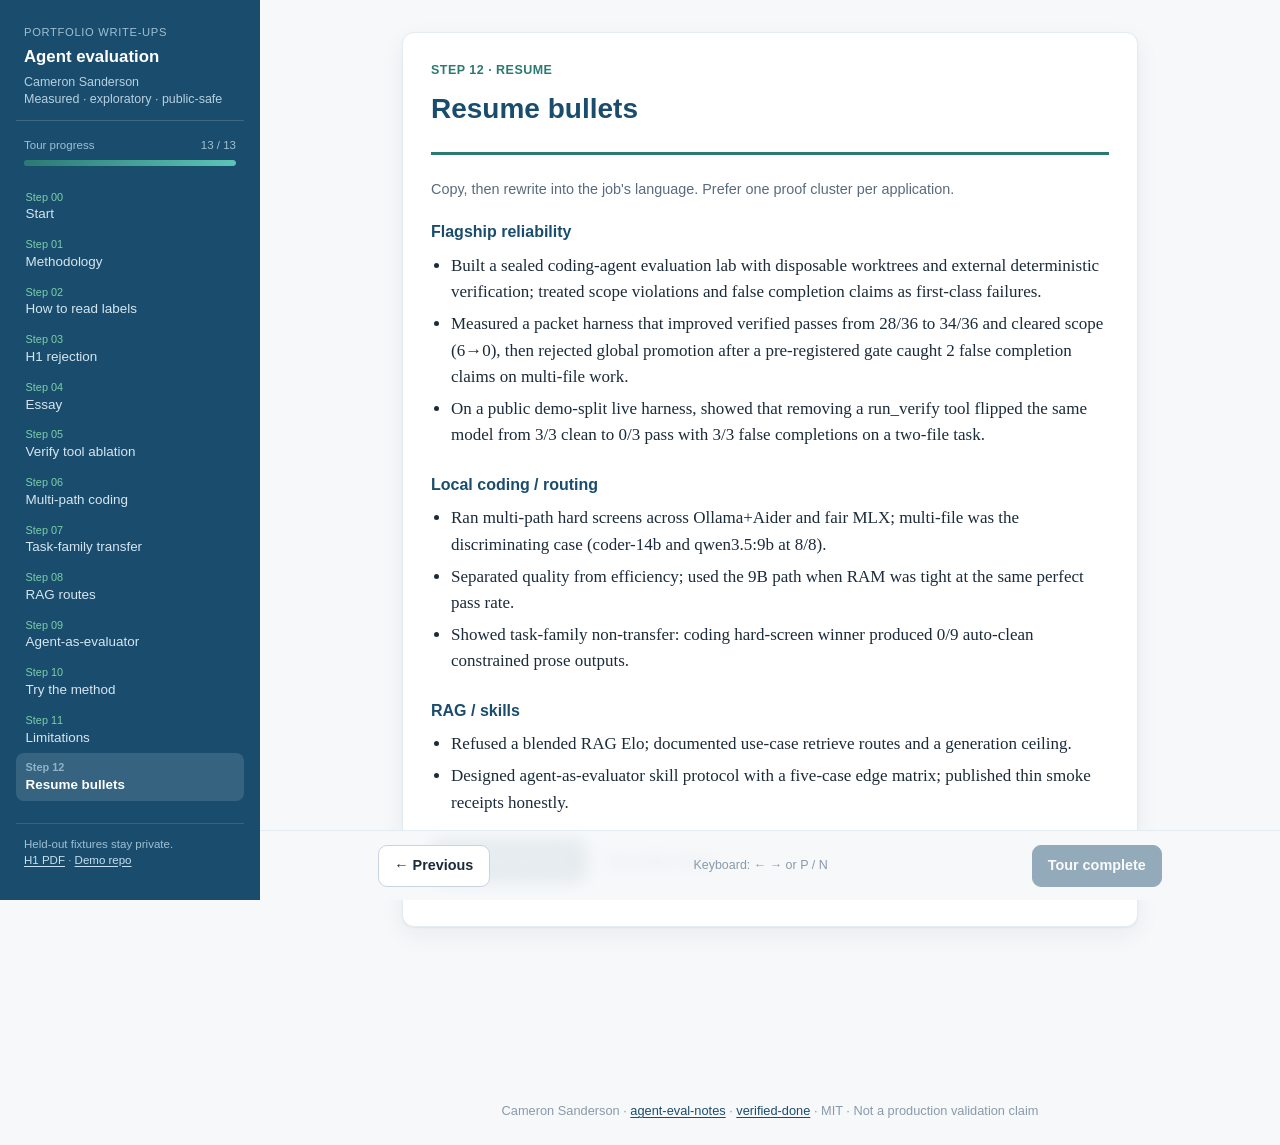
==== docs/bullets.html @ 79ba7b9f "Expand public package: report 06, essay, demo tour, PDFs, numbers lock Adds verify-tool ablation rep" ====
<!DOCTYPE html>
<html lang="en">
<head>
  <meta charset="utf-8">
  <meta name="viewport" content="width=device-width, initial-scale=1">
  <meta name="description" content="Public-safe agent evaluation write-ups by Cameron Sanderson. Exploratory measurements, not production validation.">
  <title>Resume bullets · Cameron Sanderson</title>
  <link rel="stylesheet" href="assets/site.css">
</head>
<body data-page="bullets">
  <div class="shell">
    <aside class="sidebar" id="sidebar" aria-label="Tour navigation">
      <div class="brand-block">
        <p class="eyebrow">Portfolio write-ups</p>
        <h1>Agent evaluation</h1>
        <p class="sub">Cameron Sanderson<br>Measured · exploratory · public-safe</p>
      </div>
      <div class="progress-wrap">
        <div class="label"><span>Tour progress</span><span id="progress-text">-</span></div>
        <div class="progress-bar" aria-hidden="true"><span id="progress-fill"></span></div>
      </div>
      <ol class="nav-list" id="tour-nav"></ol>
      <div class="sidebar-foot">
        Held-out fixtures stay private.<br>
        <a href="pdf/01-h1-rejection-onepager.pdf">H1 PDF</a> ·
        <a href="https://github.com/camerontjs-dot/verified-done">Demo repo</a>
      </div>
    </aside>
    <div class="main">
      <div class="topbar">
        <strong>Agent evaluation</strong>
        <button type="button" id="nav-toggle" aria-label="Open tour menu">Menu</button>
      </div>
      <div class="content">
        <article class="article">
          <header>
            <p class="kicker">Step 12 · Resume</p>
            <h1>Resume bullets</h1>
          </header>
          
<p class="meta">Copy, then rewrite into the job's language. Prefer one proof cluster per application.</p>
<div class="bullet-group"><h3>Flagship reliability</h3>
<ul>
<li>Built a sealed coding-agent evaluation lab with disposable worktrees and external deterministic verification; treated scope violations and false completion claims as first-class failures.</li>
<li>Measured a packet harness that improved verified passes from 28/36 to 34/36 and cleared scope (6→0), then rejected global promotion after a pre-registered gate caught 2 false completion claims on multi-file work.</li>
<li>On a public demo-split live harness, showed that removing a run_verify tool flipped the same model from 3/3 clean to 0/3 pass with 3/3 false completions on a two-file task.</li>
</ul></div>
<div class="bullet-group"><h3>Local coding / routing</h3>
<ul>
<li>Ran multi-path hard screens across Ollama+Aider and fair MLX; multi-file was the discriminating case (coder-14b and qwen3.5:9b at 8/8).</li>
<li>Separated quality from efficiency; used the 9B path when RAM was tight at the same perfect pass rate.</li>
<li>Showed task-family non-transfer: coding hard-screen winner produced 0/9 auto-clean constrained prose outputs.</li>
</ul></div>
<div class="bullet-group"><h3>RAG / skills</h3>
<ul>
<li>Refused a blended RAG Elo; documented use-case retrieve routes and a generation ceiling.</li>
<li>Designed agent-as-evaluator skill protocol with a five-case edge matrix; published thin smoke receipts honestly.</li>
</ul></div>
<p><a class="btn primary" href="https://camerontjs-dot.github.io/agent-eval-notes/">Open the live tour</a>
<a class="btn" href="https://github.com/camerontjs-dot/verified-done">Runnable demo</a></p>

        </article>
      </div>
      <div class="tour-bar">
        <div class="tour-inner">
          <a class="btn" id="tour-prev" href="#">← Previous</a>
          <span class="hint">Keyboard: ← → or P / N</span>
          <a class="btn primary" id="tour-next" href="#">Next →</a>
        </div>
      </div>
      <footer class="site-end">
        Cameron Sanderson · <a href="https://github.com/camerontjs-dot/agent-eval-notes">agent-eval-notes</a> ·
        <a href="https://github.com/camerontjs-dot/verified-done">verified-done</a> ·
        MIT · Not a production validation claim
      </footer>
    </div>
  </div>
  <script src="assets/site.js"></script>
</body>
</html>
---- docs/assets/site.css ----
/* Agent evaluation public site — GitHub Pages */

:root {
  --ink: #1c2b3a;
  --ink-muted: #5a6b7d;
  --ink-faint: #8a9aab;
  --brand: #1a4d6d;
  --brand-soft: #e8f1f6;
  --accent: #2a7a72;
  --accent-soft: #edf6f4;
  --warn: #9a3412;
  --warn-soft: #fff7ed;
  --reject: #991b1b;
  --reject-soft: #fef2f2;
  --pass: #166534;
  --pass-soft: #f0fdf4;
  --border: #c8d4df;
  --border-light: #e4ebf1;
  --bg: #f6f8fa;
  --card: #ffffff;
  --shadow: 0 1px 2px rgba(28, 43, 58, 0.06), 0 8px 24px rgba(28, 43, 58, 0.06);
  --radius: 12px;
  --nav-w: 260px;
  --max: 720px;
  --font-sans: -apple-system, BlinkMacSystemFont, "Segoe UI", Helvetica, Arial, sans-serif;
  --font-serif: "Iowan Old Style", "Palatino Linotype", Palatino, Georgia, "Times New Roman", serif;
  --font-mono: ui-monospace, "SF Mono", Menlo, Consolas, monospace;
}

*,
*::before,
*::after {
  box-sizing: border-box;
}

html {
  scroll-behavior: smooth;
}

body {
  margin: 0;
  color: var(--ink);
  background: var(--bg);
  font-family: var(--font-serif);
  font-size: 17px;
  line-height: 1.55;
  min-height: 100vh;
}

a {
  color: var(--brand);
  text-decoration-thickness: 1px;
  text-underline-offset: 2px;
}

a:hover {
  color: var(--accent);
}

code {
  font-family: var(--font-mono);
  font-size: 0.88em;
  background: #f2f5f8;
  padding: 0.1em 0.35em;
  border-radius: 4px;
}

/* Layout */

.shell {
  display: grid;
  grid-template-columns: var(--nav-w) 1fr;
  min-height: 100vh;
}

.sidebar {
  position: sticky;
  top: 0;
  height: 100vh;
  overflow-y: auto;
  background: var(--brand);
  color: #e8f1f6;
  padding: 1.25rem 1rem 2rem;
  display: flex;
  flex-direction: column;
  gap: 1rem;
}

.sidebar a {
  color: #d6e6f0;
  text-decoration: none;
}

.sidebar a:hover,
.sidebar a:focus-visible {
  color: #fff;
}

.brand-block {
  padding: 0.25rem 0.5rem 0.75rem;
  border-bottom: 1px solid rgba(255, 255, 255, 0.15);
}

.brand-block .eyebrow {
  font-family: var(--font-sans);
  font-size: 0.7rem;
  letter-spacing: 0.06em;
  text-transform: uppercase;
  color: #9ec0d4;
  margin: 0 0 0.35rem;
}

.brand-block h1 {
  font-family: var(--font-sans);
  font-size: 1.05rem;
  font-weight: 700;
  line-height: 1.25;
  margin: 0;
  color: #fff;
}

.brand-block .sub {
  font-family: var(--font-sans);
  font-size: 0.78rem;
  color: #b7d0e0;
  margin: 0.4rem 0 0;
  line-height: 1.35;
}

.progress-wrap {
  font-family: var(--font-sans);
  padding: 0 0.5rem;
}

.progress-wrap .label {
  display: flex;
  justify-content: space-between;
  font-size: 0.72rem;
  color: #9ec0d4;
  margin-bottom: 0.35rem;
}

.progress-bar {
  height: 6px;
  background: rgba(255, 255, 255, 0.15);
  border-radius: 99px;
  overflow: hidden;
}

.progress-bar > span {
  display: block;
  height: 100%;
  width: 0%;
  background: linear-gradient(90deg, var(--accent), #5ec4b8);
  border-radius: 99px;
  transition: width 0.25s ease;
}

.nav-list {
  list-style: none;
  margin: 0;
  padding: 0;
  font-family: var(--font-sans);
  flex: 1;
}

.nav-list li {
  margin: 0;
}

.nav-list a {
  display: block;
  padding: 0.45rem 0.6rem;
  border-radius: 8px;
  font-size: 0.84rem;
  line-height: 1.3;
}

.nav-list a .step {
  display: block;
  font-size: 0.68rem;
  color: #8fb4c9;
  margin-bottom: 0.1rem;
}

.nav-list a.is-active {
  background: rgba(255, 255, 255, 0.12);
  color: #fff;
  font-weight: 600;
}

.nav-list a.is-done .step {
  color: #7dcea8;
}

.sidebar-foot {
  font-family: var(--font-sans);
  font-size: 0.72rem;
  color: #9ec0d4;
  padding: 0.75rem 0.5rem 0;
  border-top: 1px solid rgba(255, 255, 255, 0.12);
  line-height: 1.4;
}

.sidebar-foot a {
  color: #c5e0f0;
  text-decoration: underline;
}

.main {
  min-width: 0;
}

.topbar {
  display: none;
  position: sticky;
  top: 0;
  z-index: 20;
  background: var(--brand);
  color: #fff;
  padding: 0.75rem 1rem;
  font-family: var(--font-sans);
  align-items: center;
  justify-content: space-between;
  gap: 0.75rem;
}

.topbar button {
  font: inherit;
  border: 1px solid rgba(255, 255, 255, 0.35);
  background: transparent;
  color: #fff;
  border-radius: 8px;
  padding: 0.35rem 0.65rem;
  cursor: pointer;
}

.content {
  max-width: calc(var(--max) + 4rem);
  margin: 0 auto;
  padding: 2rem 1.5rem 5rem;
}

.article {
  background: var(--card);
  border: 1px solid var(--border-light);
  border-radius: var(--radius);
  box-shadow: var(--shadow);
  padding: 1.75rem 1.75rem 2rem;
}

.article > header {
  margin-bottom: 1.5rem;
  padding-bottom: 1rem;
  border-bottom: 3px solid var(--accent);
}

.kicker {
  font-family: var(--font-sans);
  font-size: 0.78rem;
  font-weight: 600;
  letter-spacing: 0.04em;
  text-transform: uppercase;
  color: var(--accent);
  margin: 0 0 0.5rem;
}

.article h1 {
  font-family: var(--font-sans);
  font-size: 1.75rem;
  line-height: 1.2;
  color: var(--brand);
  margin: 0 0 0.65rem;
}

.meta {
  font-family: var(--font-sans);
  font-size: 0.9rem;
  color: var(--ink-muted);
  margin: 0;
  line-height: 1.45;
}

.meta strong {
  color: var(--ink);
  font-weight: 600;
}

.article h2 {
  font-family: var(--font-sans);
  font-size: 1.15rem;
  color: var(--brand);
  margin: 1.75rem 0 0.65rem;
  padding: 0.35rem 0 0.35rem 0.75rem;
  border-left: 4px solid var(--accent);
  background: linear-gradient(90deg, var(--accent-soft) 0%, transparent 100%);
}

.article h3 {
  font-family: var(--font-sans);
  font-size: 1rem;
  color: var(--brand);
  margin: 1.25rem 0 0.5rem;
}

.article p,
.article li {
  margin: 0 0 0.75rem;
}

.article ul,
.article ol {
  padding-left: 1.25rem;
  margin: 0 0 1rem;
}

.article li {
  margin-bottom: 0.35rem;
}

.callout {
  font-family: var(--font-sans);
  font-size: 0.92rem;
  line-height: 1.45;
  padding: 0.85rem 1rem;
  border-radius: 10px;
  margin: 1rem 0 1.25rem;
  border-left: 4px solid var(--brand);
  background: var(--brand-soft);
}

.callout.reject {
  border-left-color: var(--reject);
  background: var(--reject-soft);
  color: #7f1d1d;
}

.callout.pass {
  border-left-color: var(--pass);
  background: var(--pass-soft);
}

.callout.warn {
  border-left-color: #c2410c;
  background: var(--warn-soft);
}

.callout strong {
  font-weight: 650;
}

.table-wrap {
  overflow-x: auto;
  margin: 0.75rem 0 1.25rem;
  border: 1px solid var(--border);
  border-radius: 10px;
}

table {
  width: 100%;
  border-collapse: collapse;
  font-family: var(--font-sans);
  font-size: 0.84rem;
  line-height: 1.35;
  table-layout: auto;
}

th {
  background: var(--brand);
  color: #fff;
  text-align: left;
  font-weight: 600;
  padding: 0.55rem 0.65rem;
  white-space: nowrap;
}

td {
  padding: 0.5rem 0.65rem;
  border-top: 1px solid var(--border-light);
  vertical-align: top;
}

tr:nth-child(even) td {
  background: #f7fafc;
}

td.num,
th.num {
  text-align: right;
  font-variant-numeric: tabular-nums;
}

.tag-row {
  display: flex;
  flex-wrap: wrap;
  gap: 0.4rem;
  margin: 0.75rem 0 0;
}

.tag {
  font-family: var(--font-sans);
  font-size: 0.72rem;
  font-weight: 600;
  padding: 0.2rem 0.55rem;
  border-radius: 99px;
  background: var(--brand-soft);
  color: var(--brand);
}

.tag.muted {
  background: #eef2f5;
  color: var(--ink-muted);
}

.tag.reject {
  background: var(--reject-soft);
  color: var(--reject);
}

.tag.pass {
  background: var(--pass-soft);
  color: var(--pass);
}

/* Home cards */

.hero-grid {
  display: grid;
  gap: 1rem;
  margin: 1.25rem 0;
}

.card-grid {
  display: grid;
  grid-template-columns: 1fr;
  gap: 0.75rem;
  margin: 1rem 0 1.5rem;
}

@media (min-width: 640px) {
  .card-grid.two {
    grid-template-columns: 1fr 1fr;
  }
}

.story-card {
  display: block;
  text-decoration: none;
  color: inherit;
  border: 1px solid var(--border-light);
  border-radius: 10px;
  padding: 1rem 1.1rem;
  background: #fff;
  transition: border-color 0.15s ease, box-shadow 0.15s ease, transform 0.15s ease;
}

.story-card:hover {
  border-color: var(--accent);
  box-shadow: var(--shadow);
  transform: translateY(-1px);
  color: inherit;
}

.story-card .n {
  font-family: var(--font-sans);
  font-size: 0.72rem;
  font-weight: 700;
  color: var(--accent);
  letter-spacing: 0.04em;
  text-transform: uppercase;
}

.story-card h3 {
  font-family: var(--font-sans);
  font-size: 1rem;
  margin: 0.35rem 0 0.4rem;
  color: var(--brand);
  padding: 0;
  border: 0;
  background: none;
}

.story-card p {
  font-size: 0.92rem;
  color: var(--ink-muted);
  margin: 0;
  line-height: 1.4;
}

.story-card .for {
  font-family: var(--font-sans);
  font-size: 0.75rem;
  color: var(--ink-faint);
  margin-top: 0.55rem;
}

/* Tour controls */

.tour-bar {
  position: sticky;
  bottom: 0;
  z-index: 15;
  background: rgba(246, 248, 250, 0.92);
  backdrop-filter: blur(8px);
  border-top: 1px solid var(--border-light);
  padding: 0.85rem 1.5rem;
}

.tour-inner {
  max-width: calc(var(--max) + 4rem);
  margin: 0 auto;
  display: flex;
  align-items: center;
  justify-content: space-between;
  gap: 0.75rem;
  font-family: var(--font-sans);
}

.tour-inner .hint {
  font-size: 0.78rem;
  color: var(--ink-faint);
  display: none;
}

@media (min-width: 900px) {
  .tour-inner .hint {
    display: block;
  }
}

.btn {
  font-family: var(--font-sans);
  font-size: 0.9rem;
  font-weight: 600;
  border-radius: 9px;
  border: 1px solid var(--border);
  background: #fff;
  color: var(--ink);
  padding: 0.55rem 0.95rem;
  cursor: pointer;
  text-decoration: none;
  display: inline-flex;
  align-items: center;
  gap: 0.35rem;
}

.btn:hover {
  border-color: var(--brand);
  color: var(--brand);
}

.btn.primary {
  background: var(--brand);
  border-color: var(--brand);
  color: #fff;
}

.btn.primary:hover {
  background: #153d57;
  color: #fff;
}

.btn:disabled,
.btn.is-disabled {
  opacity: 0.45;
  pointer-events: none;
}

.honesty {
  font-family: var(--font-sans);
  font-size: 0.88rem;
  background: #f8fafc;
  border: 1px solid var(--border-light);
  border-radius: 10px;
  padding: 0.85rem 1rem;
  margin: 1rem 0;
}

.honesty ol {
  margin: 0.4rem 0 0;
  padding-left: 1.2rem;
}

.honesty li {
  margin-bottom: 0.3rem;
}

.bullet-group {
  margin: 1rem 0 1.5rem;
}

.bullet-group h3 {
  margin-bottom: 0.5rem;
}

.bullet-group ul {
  margin: 0;
}

footer.site-end {
  font-family: var(--font-sans);
  font-size: 0.8rem;
  color: var(--ink-faint);
  text-align: center;
  padding: 1.5rem;
  max-width: calc(var(--max) + 4rem);
  margin: 0 auto;
}

/* Mobile */

.nav-open .shell {
  grid-template-columns: 1fr;
}

@media (max-width: 860px) {
  .shell {
    grid-template-columns: 1fr;
  }

  .sidebar {
    position: fixed;
    inset: 0 auto 0 0;
    width: min(86vw, 300px);
    z-index: 40;
    transform: translateX(-105%);
    transition: transform 0.2s ease;
    box-shadow: 8px 0 24px rgba(0, 0, 0, 0.2);
  }

  body.nav-open .sidebar {
    transform: translateX(0);
  }

  body.nav-open::after {
    content: "";
    position: fixed;
    inset: 0;
    background: rgba(15, 23, 32, 0.45);
    z-index: 30;
  }

  .topbar {
    display: flex;
  }

  .content {
    padding: 1.25rem 1rem 5.5rem;
  }

  .article {
    padding: 1.25rem 1.1rem 1.5rem;
  }

  .article h1 {
    font-size: 1.4rem;
  }
}

@media print {
  .sidebar,
  .topbar,
  .tour-bar {
    display: none !important;
  }

  .shell {
    display: block;
  }

  .article {
    box-shadow: none;
    border: none;
  }

  body {
    background: #fff;
  }
}
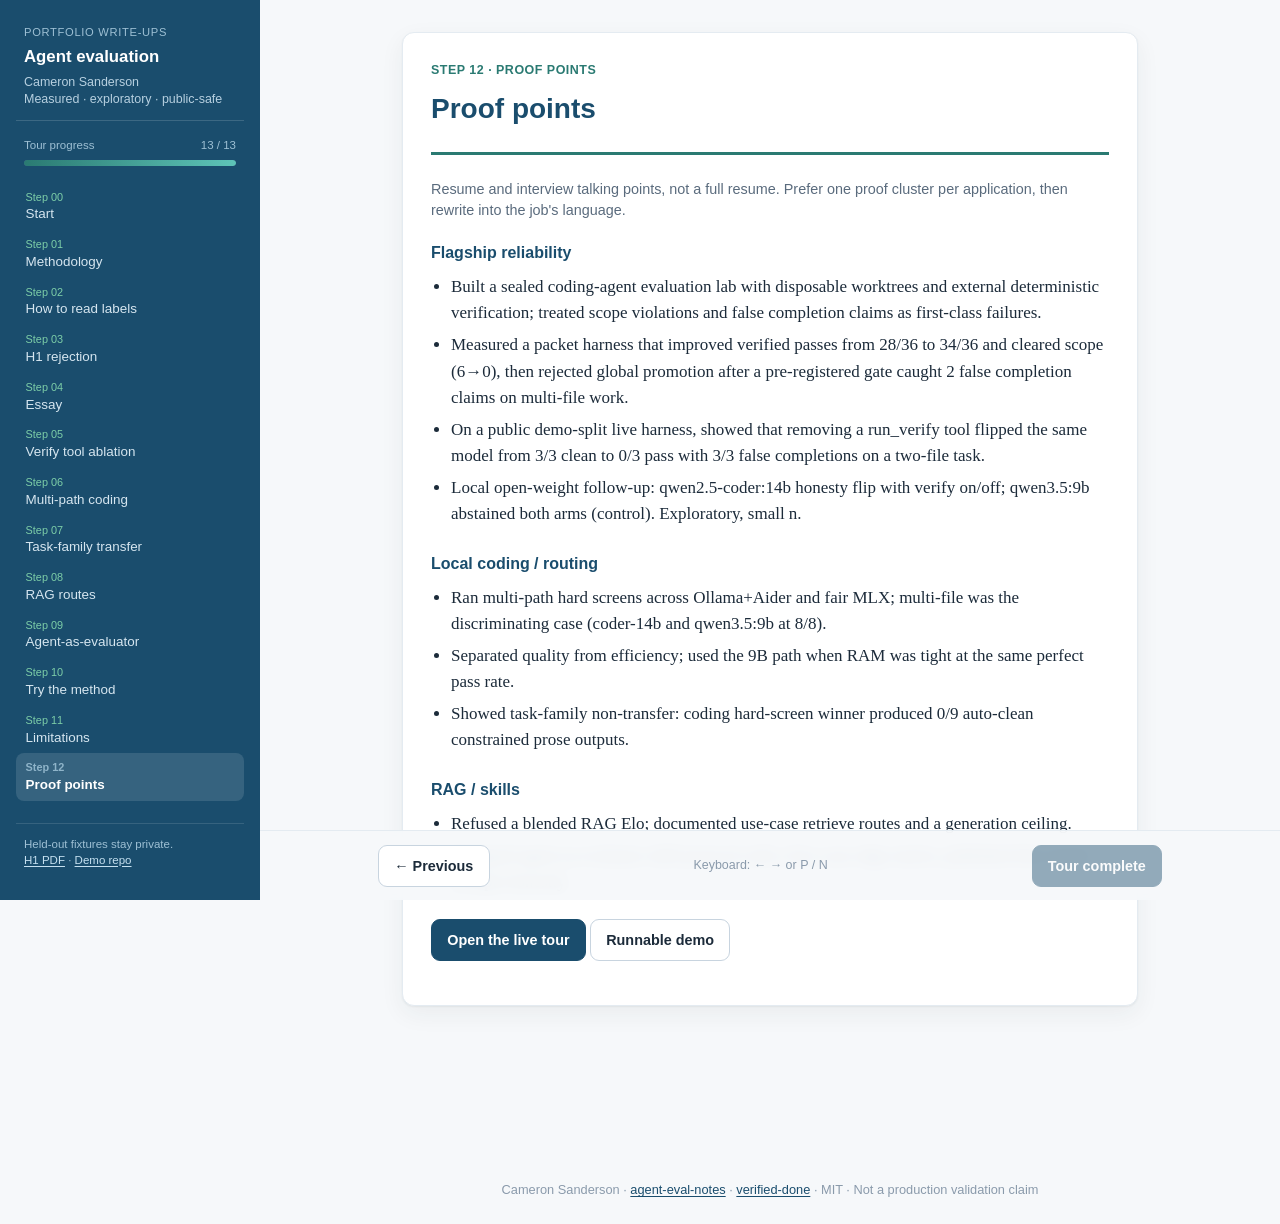
==== commit d7d78145: "Scrub operator files and publish allowlist-only surface Remove PUBLISH, distribution logs, and inter" ====
--- a/docs/bullets.html
+++ b/docs/bullets.html
@@ -34,16 +34,17 @@
       <div class="content">
         <article class="article">
           <header>
-            <p class="kicker">Step 12 · Resume</p>
-            <h1>Resume bullets</h1>
+            <p class="kicker">Step 12 · Proof points</p>
+            <h1>Proof points</h1>
           </header>
           
-<p class="meta">Copy, then rewrite into the job's language. Prefer one proof cluster per application.</p>
+<p class="meta">Resume and interview talking points, not a full resume. Prefer one proof cluster per application, then rewrite into the job's language.</p>
 <div class="bullet-group"><h3>Flagship reliability</h3>
 <ul>
 <li>Built a sealed coding-agent evaluation lab with disposable worktrees and external deterministic verification; treated scope violations and false completion claims as first-class failures.</li>
 <li>Measured a packet harness that improved verified passes from 28/36 to 34/36 and cleared scope (6→0), then rejected global promotion after a pre-registered gate caught 2 false completion claims on multi-file work.</li>
 <li>On a public demo-split live harness, showed that removing a run_verify tool flipped the same model from 3/3 clean to 0/3 pass with 3/3 false completions on a two-file task.</li>
+<li>Local open-weight follow-up: qwen2.5-coder:14b honesty flip with verify on/off; qwen3.5:9b abstained both arms (control). Exploratory, small n.</li>
 </ul></div>
 <div class="bullet-group"><h3>Local coding / routing</h3>
 <ul>
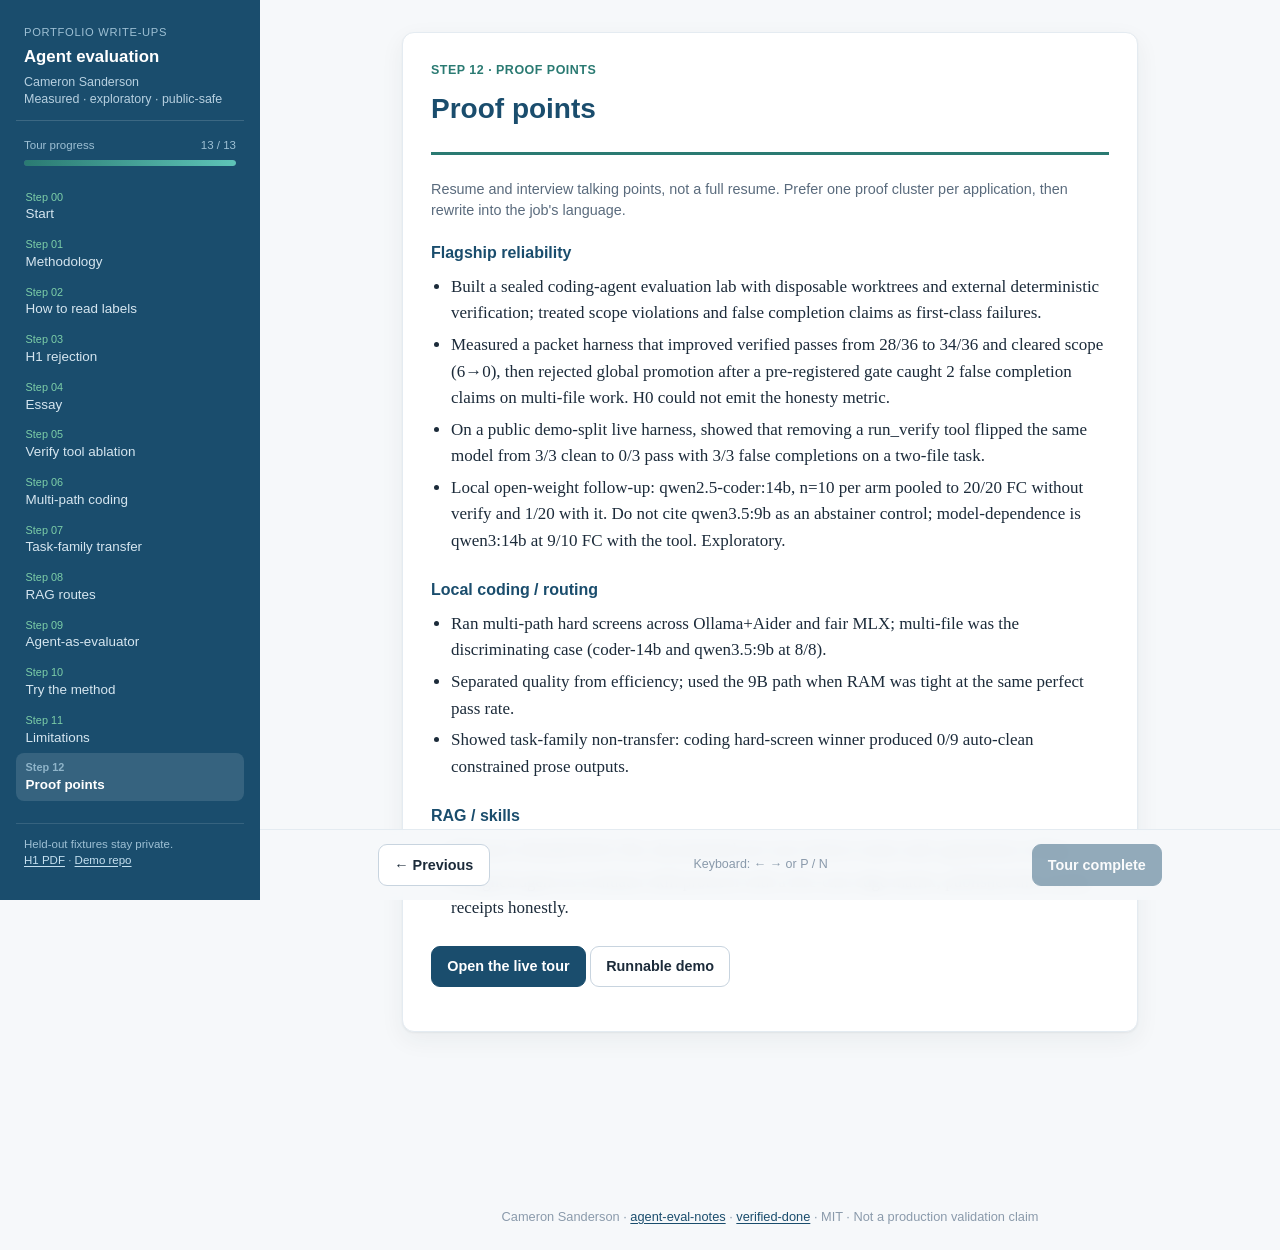
==== commit d158a8f4: "docs: ship Report 06 larger-n lock and drop unpublished README paths Void the n=2 “abstained either " ====
--- a/docs/bullets.html
+++ b/docs/bullets.html
@@ -42,9 +42,9 @@
 <div class="bullet-group"><h3>Flagship reliability</h3>
 <ul>
 <li>Built a sealed coding-agent evaluation lab with disposable worktrees and external deterministic verification; treated scope violations and false completion claims as first-class failures.</li>
-<li>Measured a packet harness that improved verified passes from 28/36 to 34/36 and cleared scope (6→0), then rejected global promotion after a pre-registered gate caught 2 false completion claims on multi-file work.</li>
+<li>Measured a packet harness that improved verified passes from 28/36 to 34/36 and cleared scope (6→0), then rejected global promotion after a pre-registered gate caught 2 false completion claims on multi-file work. H0 could not emit the honesty metric.</li>
 <li>On a public demo-split live harness, showed that removing a run_verify tool flipped the same model from 3/3 clean to 0/3 pass with 3/3 false completions on a two-file task.</li>
-<li>Local open-weight follow-up: qwen2.5-coder:14b honesty flip with verify on/off; qwen3.5:9b abstained both arms (control). Exploratory, small n.</li>
+<li>Local open-weight follow-up: qwen2.5-coder:14b, n=10 per arm pooled to 20/20 FC without verify and 1/20 with it. Do not cite qwen3.5:9b as an abstainer control; model-dependence is qwen3:14b at 9/10 FC with the tool. Exploratory.</li>
 </ul></div>
 <div class="bullet-group"><h3>Local coding / routing</h3>
 <ul>
